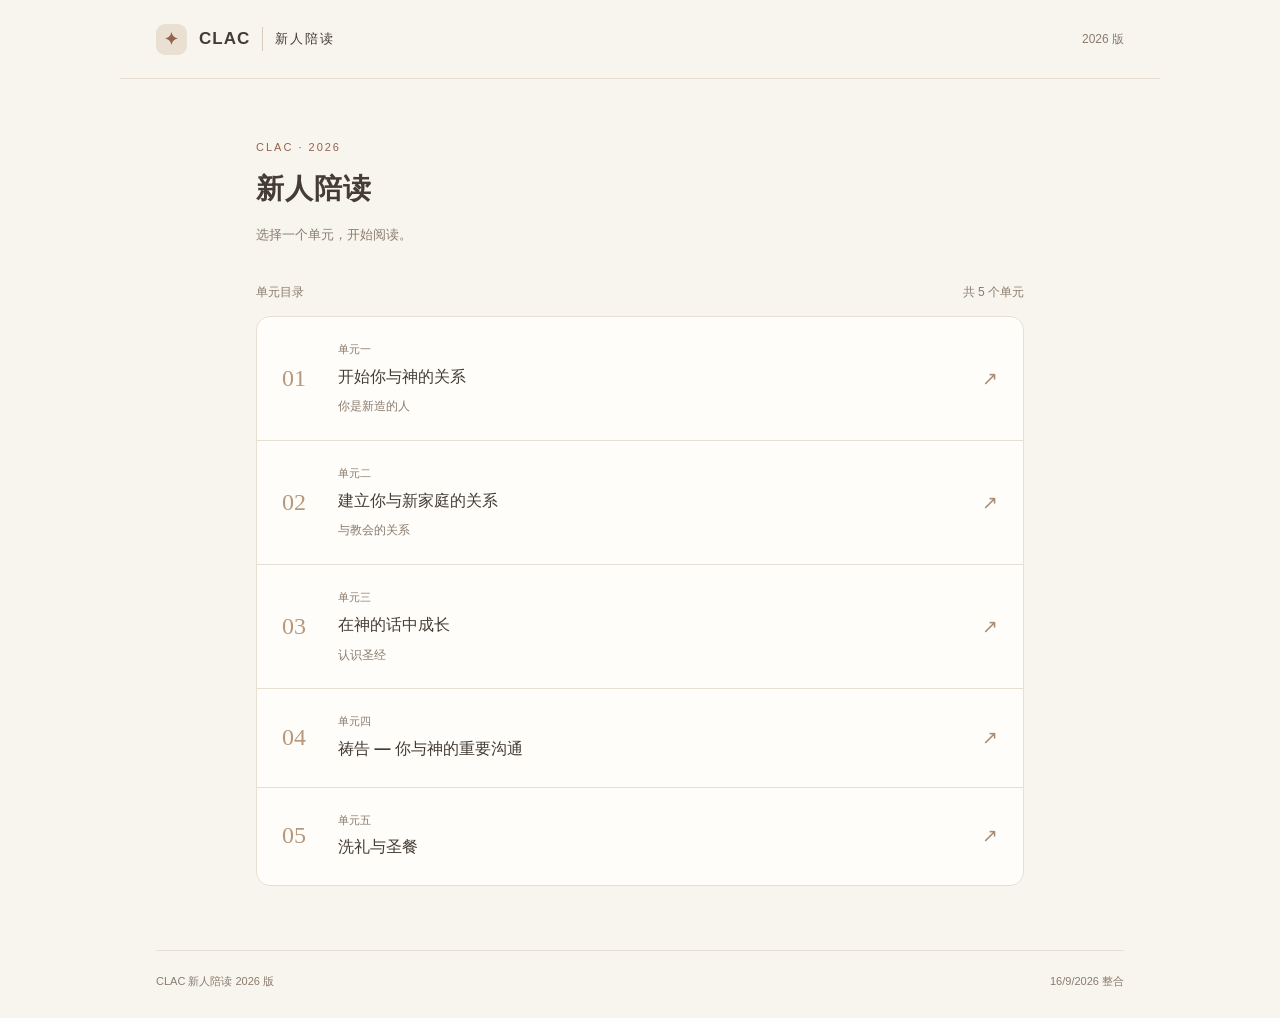
==== index.html @ 42006392 "Add complete CLAC reading website and README" ====
<!doctype html>
<html lang="zh-Hans"><head><meta charset="utf-8"><meta name="viewport" content="width=device-width,initial-scale=1"><title>CLAC 新人陪读 · 2026版</title><meta name="description" content="CLAC 新人陪读 2026 版，五个单元的完整教导与陪伴导读。"><link rel="icon" href="data:image/svg+xml,%3Csvg xmlns='http://www.w3.org/2000/svg' viewBox='0 0 32 32'%3E%3Crect width='32' height='32' rx='8' fill='%238e634c'/%3E%3Cpath d='M7 8q5-2 9 1q4-3 9-1v16q-5-2-9 1q-4-3-9-1zM16 9v16' fill='none' stroke='%23fff5e8' stroke-width='2'/%3E%3C/svg%3E"><link rel="stylesheet" href="style.css"></head>
<body><header><a href="#" class="brand"><span class="mark">✦</span> CLAC <span class="brand-sub">新人陪读</span></a><span class="edition">2026 版</span></header><main id="app"></main><footer>CLAC 新人陪读 2026 版<span>16/9/2026 整合</span></footer><script src="content.js"></script><script src="app.js"></script></body></html>
---- style.css ----
:root{color-scheme:light;--bg:#f8f5ef;--paper:#fffdf9;--ink:#443c35;--muted:#8a7b6d;--accent:#92634b;--line:#e7dfd4}*{box-sizing:border-box}body{margin:0;background:var(--bg);color:var(--ink);font-family:-apple-system,BlinkMacSystemFont,"PingFang SC","Microsoft YaHei",sans-serif;font-size:15px;line-height:1.9}a{color:inherit;text-decoration:none}header{max-width:1040px;margin:auto;padding:23px 36px;display:flex;align-items:center;justify-content:space-between;border-bottom:1px solid var(--line)}.brand{font-size:17px;font-weight:650;letter-spacing:1px;display:flex;gap:12px;align-items:center}.mark{background:#eae0d1;color:var(--accent);width:31px;height:31px;border-radius:9px;text-align:center}.brand-sub{font-size:13px;font-weight:400;letter-spacing:2px;padding-left:12px;border-left:1px solid #d9cbbb}.edition{font-size:12px;color:var(--muted)}main{max-width:840px;margin:auto;padding:48px 36px 64px;min-height:calc(100vh - 170px)}.eyebrow{font-size:11px;letter-spacing:2px;color:var(--accent);margin-bottom:9px}h1{font-size:28px;line-height:1.55;font-weight:600;letter-spacing:1px;margin:0 0 12px}.intro{color:var(--muted);font-size:13px;margin:0 0 34px}.toc-label{display:flex;justify-content:space-between;font-size:12px;color:var(--muted);margin-bottom:12px}.toc{border:1px solid var(--line);border-radius:14px;overflow:hidden;background:var(--paper)}.unit-link{display:flex;align-items:center;gap:22px;padding:22px 25px;border-bottom:1px solid var(--line);transition:background .15s}.unit-link:last-child{border:0}.unit-link:hover{background:#f2ebe0}.unit-link:focus-visible,.back:focus-visible{outline:2px solid var(--accent);outline-offset:-3px}.num{font-family:Georgia,serif;font-size:24px;color:#b7987d;width:34px}.unit-copy{flex:1}.unit-label{font-size:11px;color:var(--muted);margin-bottom:2px}.unit-title{font-size:16px;font-weight:550}.unit-sub{font-size:12px;color:var(--muted);margin-top:3px}.arrow{color:#aa8c74;font-size:19px}.back{font-size:13px;color:var(--accent);display:inline-block;margin-bottom:28px}.reader-head{padding-bottom:24px;border-bottom:1px solid var(--line);margin-bottom:29px}.reader-head h1{font-size:24px}.reader-sub{color:var(--muted);font-size:14px;margin-top:8px}.section-title{font-size:17px;font-weight:600;color:var(--accent);margin:30px 0 20px}.topic{font-size:15px;font-weight:600;margin:25px 0 12px}.point{position:relative;padding-left:17px;margin:10px 0}.point:before{content:'•';position:absolute;left:0;color:#b39172}blockquote{margin:12px 0 12px 17px;padding:11px 17px;border-left:2px solid #ceb49a;background:#f0e9df;border-radius:0 6px 6px 0;font-size:14px;color:#665849}.questions{margin-top:32px;border:1px solid var(--line);background:var(--paper);border-radius:12px;padding:0 24px 20px}.questions .topic{font-weight:400;margin:15px 0}.end{text-align:center;color:var(--muted);font-size:13px;margin-top:30px}.reader-bottom{border-top:1px solid var(--line);margin-top:36px;padding-top:22px}.reader-bottom .back{margin:0}footer{max-width:968px;margin:auto;border-top:1px solid var(--line);padding:20px 0 26px;font-size:11px;color:var(--muted);display:flex;justify-content:space-between}@media(min-width:900px){body:has(.toc) main{padding-top:58px}}@media(max-width:600px){header{padding:18px 22px}.brand{gap:8px}.brand-sub{padding-left:8px}main{padding:32px 22px 45px}h1{font-size:24px}.unit-link{padding:19px 16px;gap:14px}.unit-title{font-size:15px}.num{font-size:22px;width:28px}.reader-head h1{font-size:22px}.questions{padding:0 17px 15px}footer{margin:0 22px;font-size:10px}body{font-size:14px}blockquote{margin-left:10px;padding:10px 13px}}
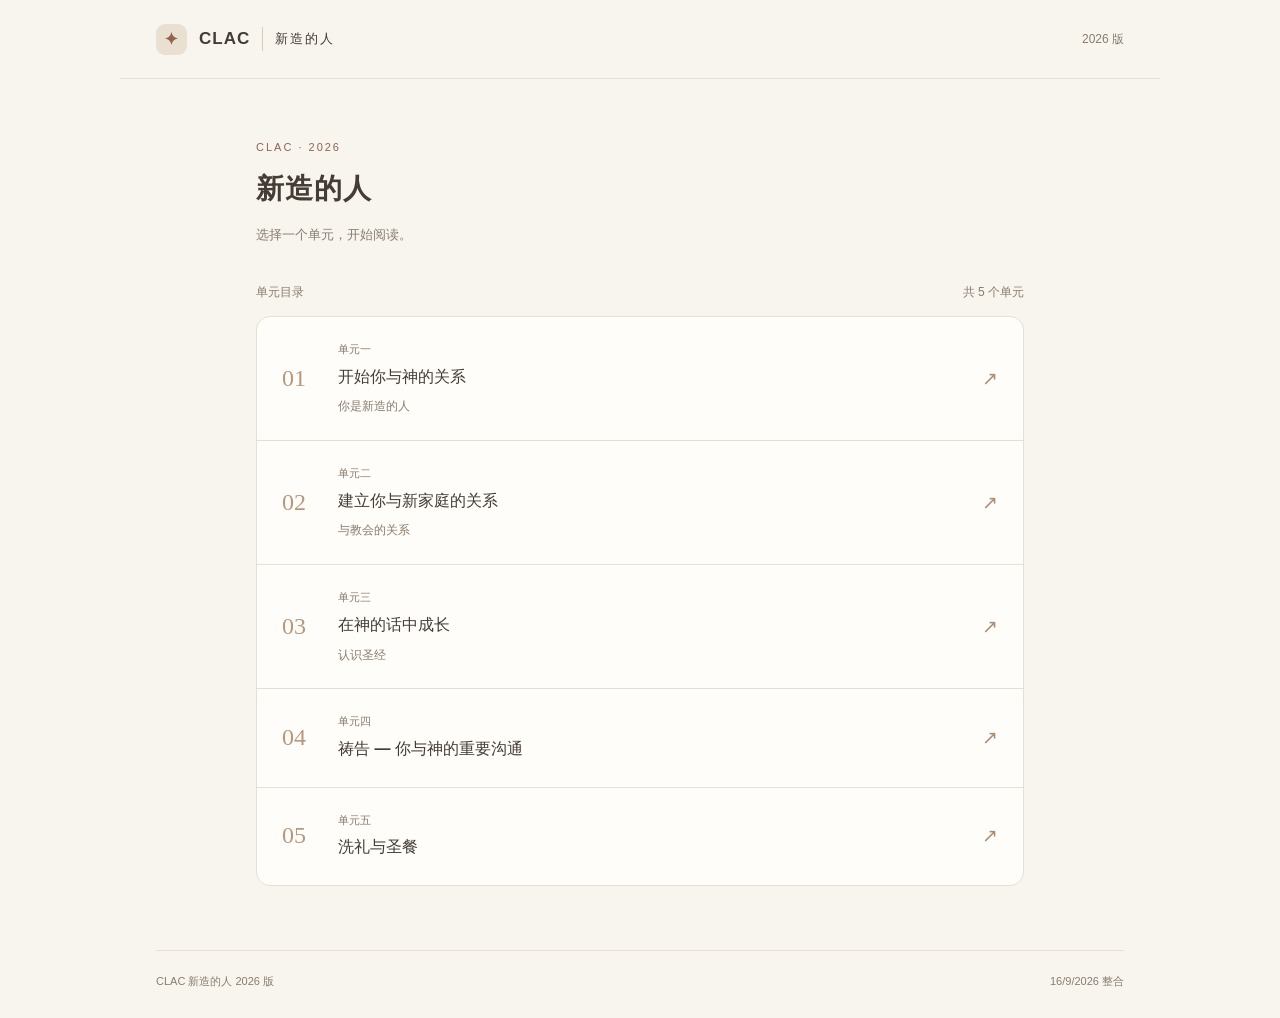
==== commit 8d2394ee: "Rename website to 新造的人" ====
--- a/index.html
+++ b/index.html
@@ -1,3 +1,3 @@
 <!doctype html>
-<html lang="zh-Hans"><head><meta charset="utf-8"><meta name="viewport" content="width=device-width,initial-scale=1"><title>CLAC 新人陪读 · 2026版</title><meta name="description" content="CLAC 新人陪读 2026 版，五个单元的完整教导与陪伴导读。"><link rel="icon" href="data:image/svg+xml,%3Csvg xmlns='http://www.w3.org/2000/svg' viewBox='0 0 32 32'%3E%3Crect width='32' height='32' rx='8' fill='%238e634c'/%3E%3Cpath d='M7 8q5-2 9 1q4-3 9-1v16q-5-2-9 1q-4-3-9-1zM16 9v16' fill='none' stroke='%23fff5e8' stroke-width='2'/%3E%3C/svg%3E"><link rel="stylesheet" href="style.css"></head>
-<body><header><a href="#" class="brand"><span class="mark">✦</span> CLAC <span class="brand-sub">新人陪读</span></a><span class="edition">2026 版</span></header><main id="app"></main><footer>CLAC 新人陪读 2026 版<span>16/9/2026 整合</span></footer><script src="content.js"></script><script src="app.js"></script></body></html>
+<html lang="zh-Hans"><head><meta charset="utf-8"><meta name="viewport" content="width=device-width,initial-scale=1"><title>CLAC 新造的人 · 2026版</title><meta name="description" content="CLAC 新造的人 2026 版，五个单元的完整教导与陪伴导读。"><link rel="icon" href="data:image/svg+xml,%3Csvg xmlns='http://www.w3.org/2000/svg' viewBox='0 0 32 32'%3E%3Crect width='32' height='32' rx='8' fill='%238e634c'/%3E%3Cpath d='M7 8q5-2 9 1q4-3 9-1v16q-5-2-9 1q-4-3-9-1zM16 9v16' fill='none' stroke='%23fff5e8' stroke-width='2'/%3E%3C/svg%3E"><link rel="stylesheet" href="style.css"></head>
+<body><header><a href="#" class="brand"><span class="mark">✦</span> CLAC <span class="brand-sub">新造的人</span></a><span class="edition">2026 版</span></header><main id="app"></main><footer>CLAC 新造的人 2026 版<span>16/9/2026 整合</span></footer><script src="content.js"></script><script src="app.js"></script></body></html>
